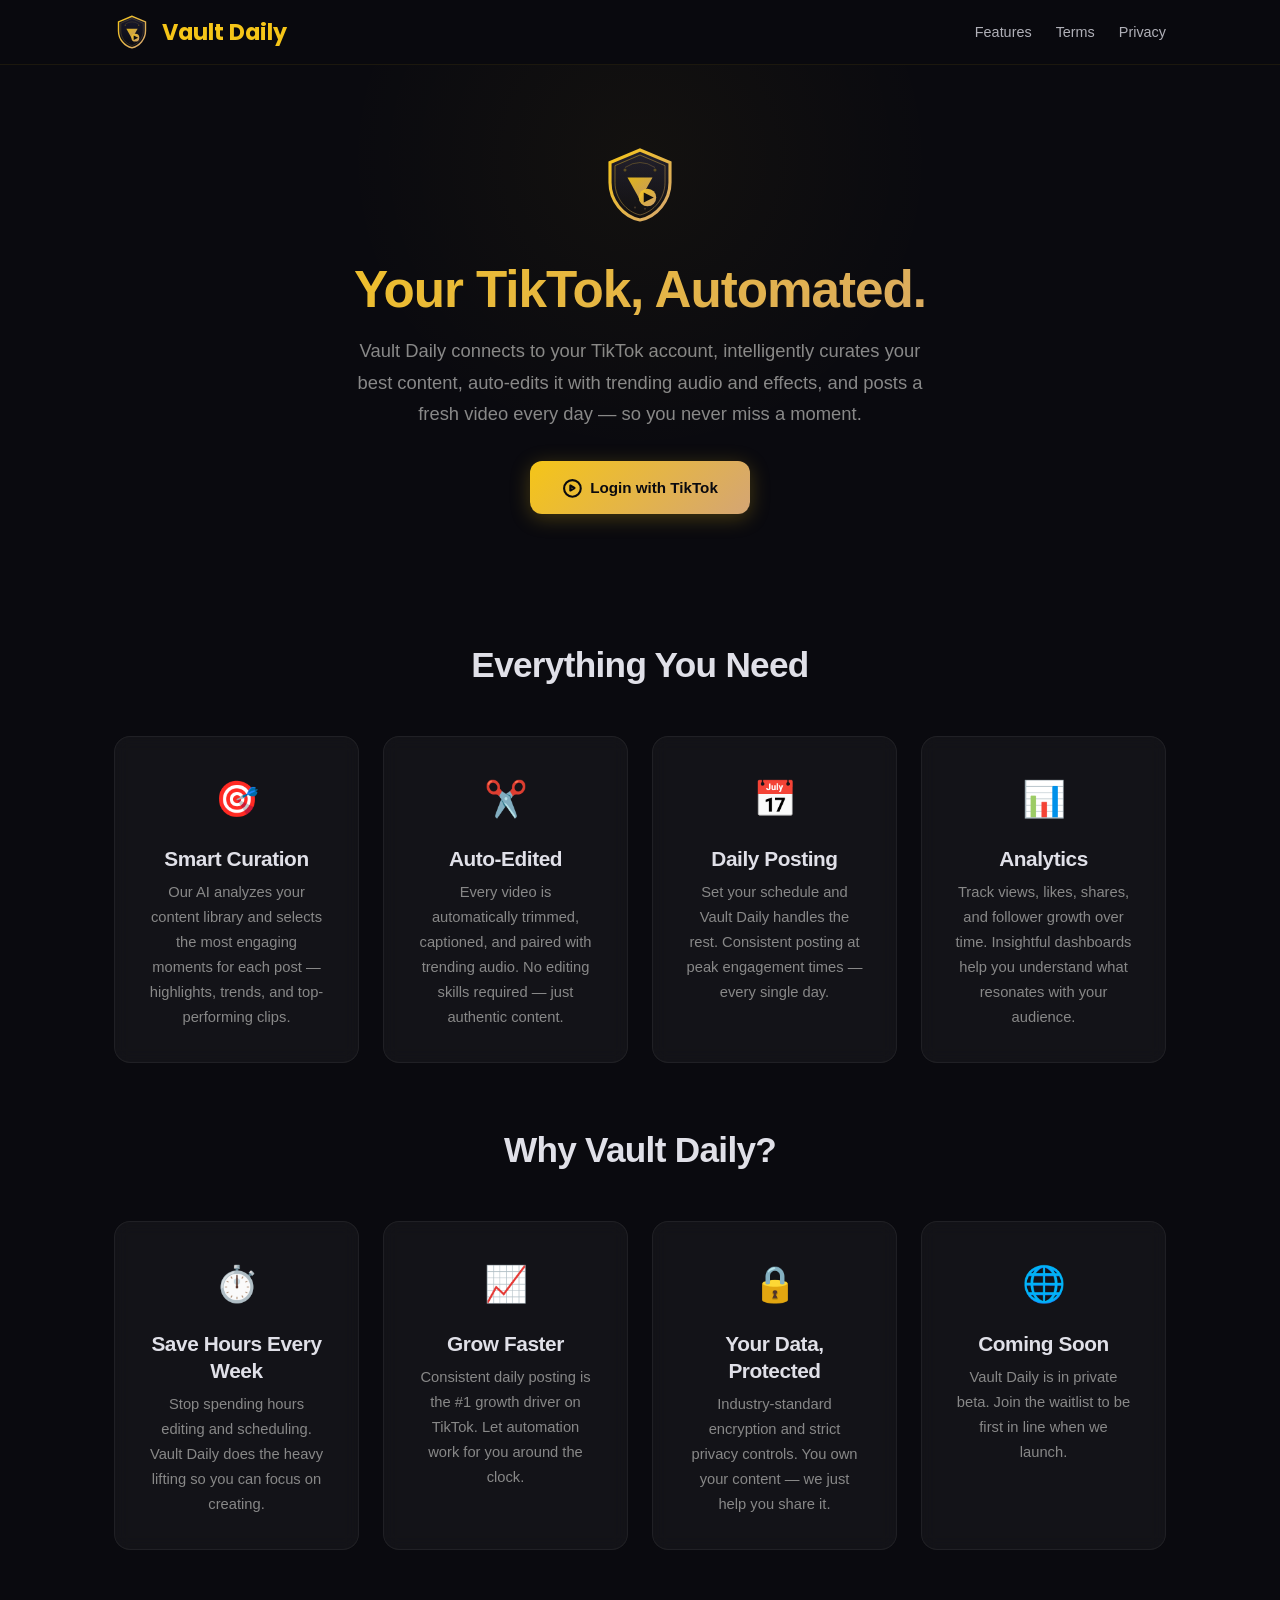
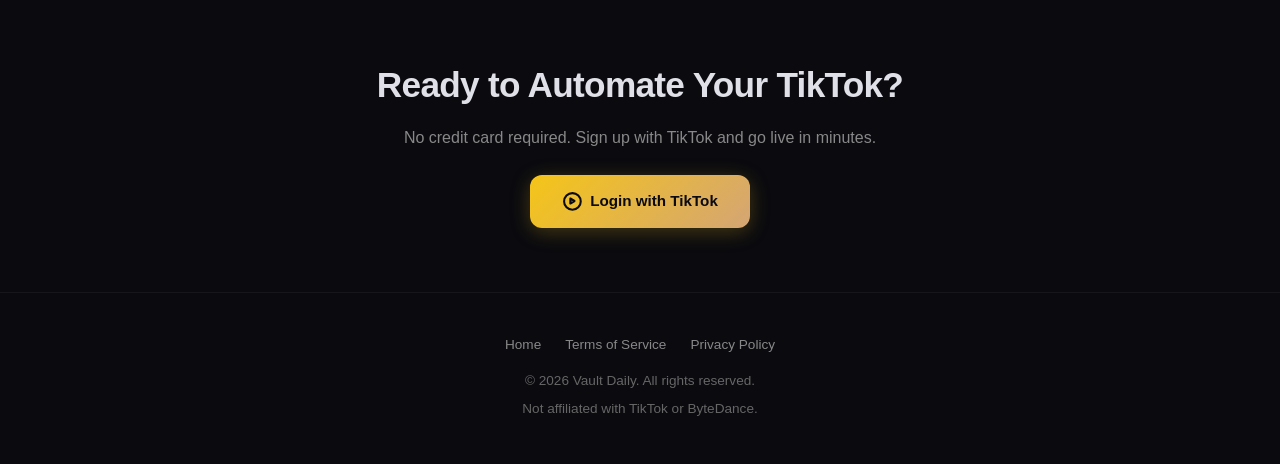
==== index.html @ 977562a7 "Clean deploy: Vault Daily brand site" ====
<!DOCTYPE html>
<html lang="en">
<head>
  <meta charset="UTF-8">
  <meta name="viewport" content="width=device-width, initial-scale=1.0">
  <meta http-equiv="refresh" content="0; url=/vaultdaily/">
  <title>Vault Daily</title>
  <link rel="icon" type="image/svg+xml" href="/vaultdaily/favicon.svg">
</head>
<body style="background:#0a0a0f;color:#b0b0b8;font-family:sans-serif;display:flex;align-items:center;justify-content:center;min-height:100vh;margin:0;">
  <a href="/vaultdaily/" style="color:#f5c518;text-decoration:none;font-size:1.2rem;">→ Go to Vault Daily</a>
</body>
</html>
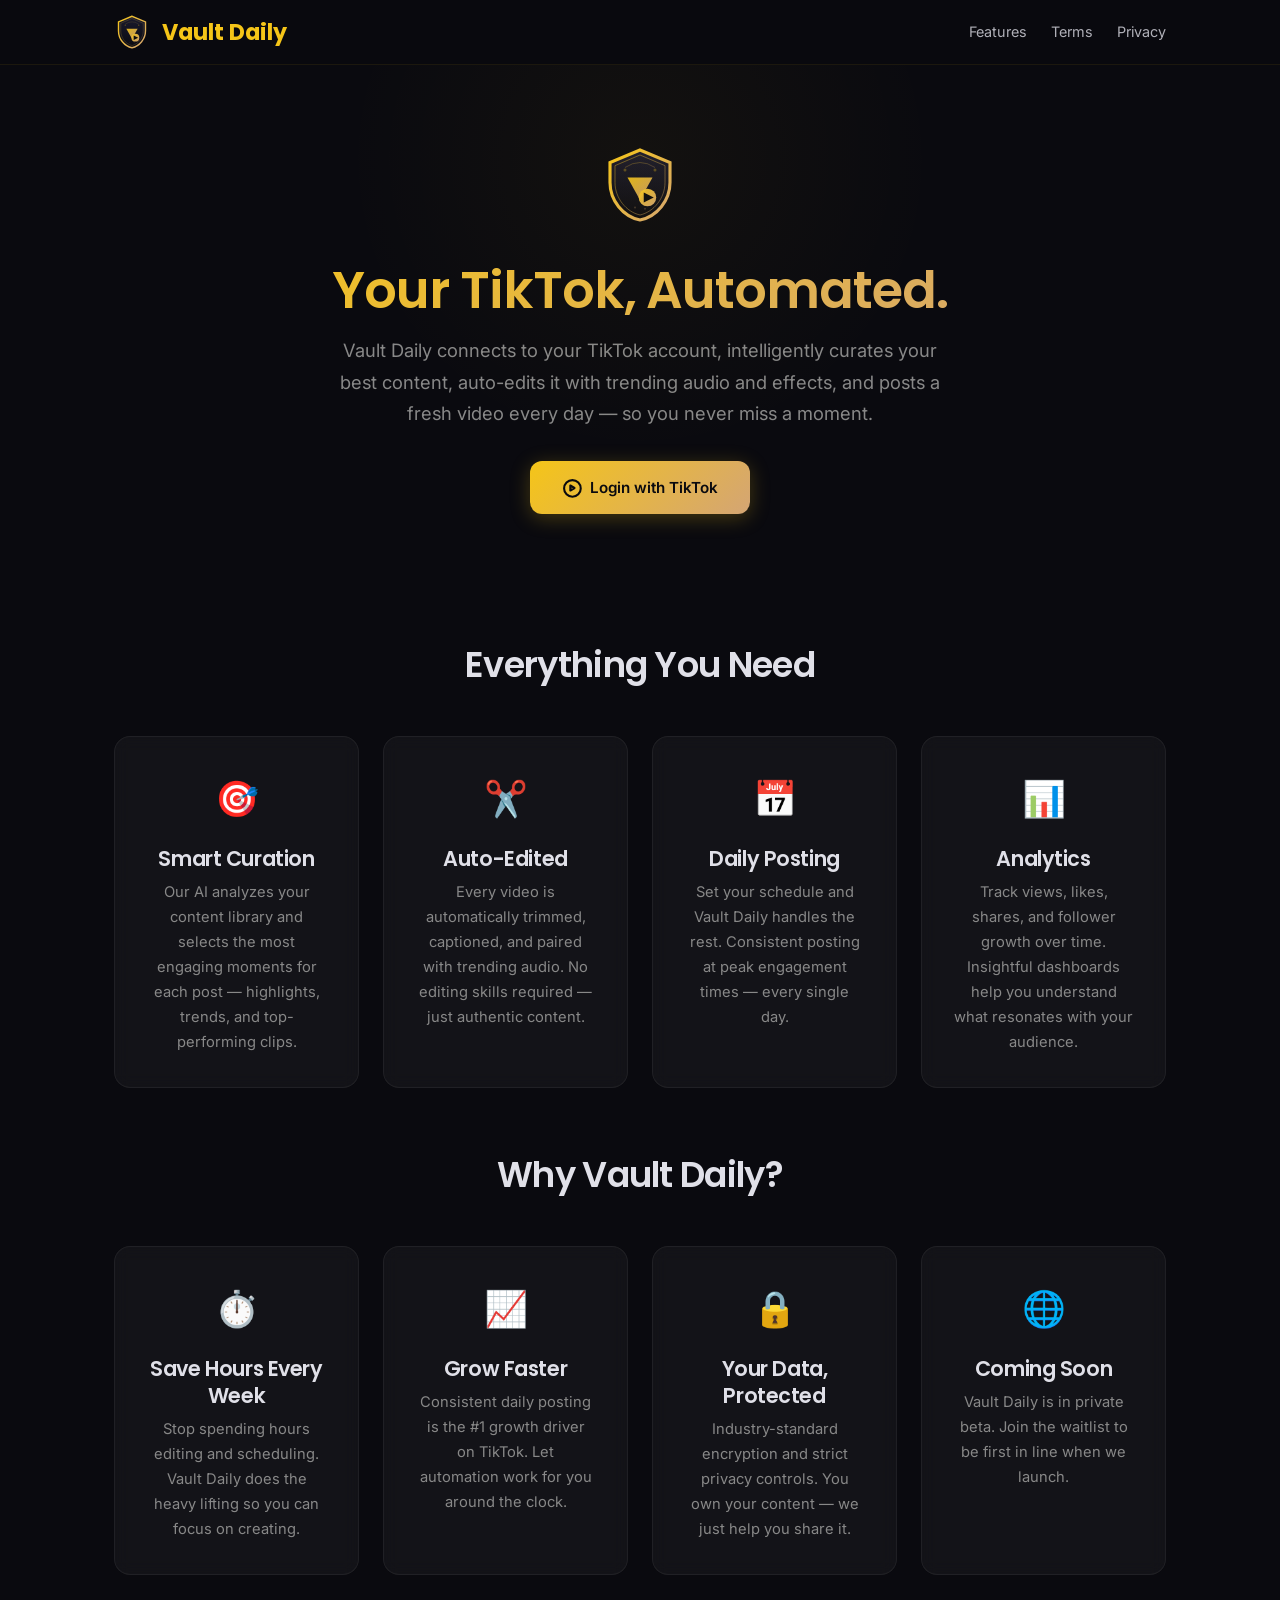
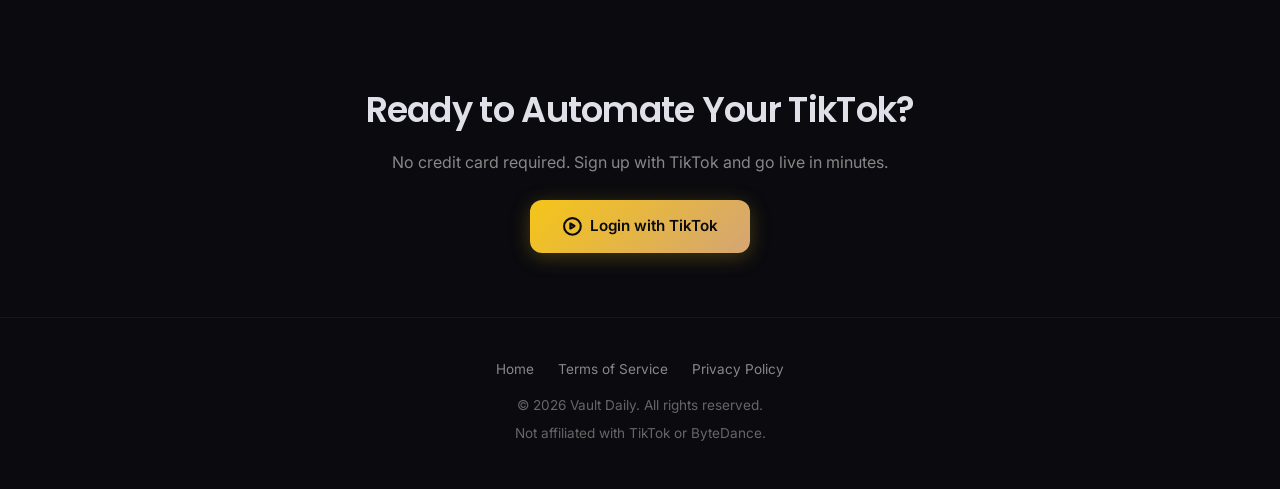
==== commit 2237338b: "Deploy Vault Daily site at repo root (manutebol100.github.io)" ====
--- a/index.html
+++ b/index.html
@@ -3,11 +3,149 @@
 <head>
   <meta charset="UTF-8">
   <meta name="viewport" content="width=device-width, initial-scale=1.0">
-  <meta http-equiv="refresh" content="0; url=/vaultdaily/">
-  <title>Vault Daily</title>
-  <link rel="icon" type="image/svg+xml" href="/vaultdaily/favicon.svg">
+  <title>Vault Daily – Automated TikTok Content & Posting</title>
+  <meta name="description" content="Vault Daily curates your best moments, auto-edits them with trending audio, and posts daily to TikTok. Smart, automated content creation.">
+  <link rel="preconnect" href="https://fonts.googleapis.com">
+  <link rel="preconnect" href="https://fonts.gstatic.com" crossorigin>
+  <link href="https://fonts.googleapis.com/css2?family=Inter:wght@400;500;600;700&family=Poppins:wght@600;700&display=swap" rel="stylesheet">
+  <link rel="stylesheet" href="style.css">
+  <link rel="icon" type="image/svg+xml" href="/favicon.svg">
+  <link rel="apple-touch-icon" href="/favicon.svg">
+  <meta property="og:title" content="Vault Daily – Automated TikTok Content">
+  <meta property="og:description" content="Curation, editing, and daily posting for TikTok — fully automated.">
+  <meta property="og:image" content="https://manutebol100.github.io/favicon.svg">
+  <meta name="theme-color" content="#0a0a0f">
 </head>
-<body style="background:#0a0a0f;color:#b0b0b8;font-family:sans-serif;display:flex;align-items:center;justify-content:center;min-height:100vh;margin:0;">
-  <a href="/vaultdaily/" style="color:#f5c518;text-decoration:none;font-size:1.2rem;">→ Go to Vault Daily</a>
+<body>
+
+  <!-- ========== HEADER ========== -->
+  <header class="header">
+    <div class="container">
+      <a href="index.html" class="logo">
+        <img src="/favicon.svg" alt="Vault Daily" width="36" height="36">
+        Vault Daily
+      </a>
+      <nav>
+        <ul class="nav-links">
+          <li><a href="#features">Features</a></li>
+          <li><a href="terms.html">Terms</a></li>
+          <li><a href="privacy.html">Privacy</a></li>
+        </ul>
+      </nav>
+    </div>
+  </header>
+
+  <!-- ========== HERO ========== -->
+  <section class="hero">
+    <div class="container">
+      <img src="/favicon.svg" alt="Vault Daily" class="hero-logo" width="80" height="80">
+      <h1>Your TikTok, Automated.</h1>
+      <p>
+        Vault Daily connects to your TikTok account, intelligently curates your best
+        content, auto-edits it with trending audio and effects, and posts a fresh video
+        every day — so you never miss a moment.
+      </p>
+      <a href="#" class="btn btn-primary">
+        <svg width="20" height="20" viewBox="0 0 24 24" fill="none" stroke="currentColor" stroke-width="2.5" stroke-linecap="round" stroke-linejoin="round"><path d="M22.5 12.5c0 5.5-4.5 10-10 10s-10-4.5-10-10 4.5-10 10-10 10 4.5 10 10z"/><path d="M10 9l5 3-5 3V9z"/></svg>
+        Login with TikTok
+      </a>
+    </div>
+  </section>
+
+  <!-- ========== FEATURES ========== -->
+  <section class="features" id="features">
+    <div class="container">
+      <h2>Everything You Need</h2>
+      <div class="feature-grid">
+
+        <div class="card feature-card">
+          <span class="icon">🎯</span>
+          <h3>Smart Curation</h3>
+          <p>Our AI analyzes your content library and selects the most engaging moments for each post — highlights, trends, and top-performing clips.</p>
+        </div>
+
+        <div class="card feature-card">
+          <span class="icon">✂️</span>
+          <h3>Auto-Edited</h3>
+          <p>Every video is automatically trimmed, captioned, and paired with trending audio. No editing skills required — just authentic content.</p>
+        </div>
+
+        <div class="card feature-card">
+          <span class="icon">📅</span>
+          <h3>Daily Posting</h3>
+          <p>Set your schedule and Vault Daily handles the rest. Consistent posting at peak engagement times — every single day.</p>
+        </div>
+
+        <div class="card feature-card">
+          <span class="icon">📊</span>
+          <h3>Analytics</h3>
+          <p>Track views, likes, shares, and follower growth over time. Insightful dashboards help you understand what resonates with your audience.</p>
+        </div>
+
+      </div>
+    </div>
+  </section>
+
+  <!-- ========== ABOUT / BENEFITS ========== -->
+  <section class="features" style="padding-top:0;">
+    <div class="container">
+      <h2>Why Vault Daily?</h2>
+      <div class="feature-grid">
+
+        <div class="card feature-card">
+          <span class="icon">⏱️</span>
+          <h3>Save Hours Every Week</h3>
+          <p>Stop spending hours editing and scheduling. Vault Daily does the heavy lifting so you can focus on creating.</p>
+        </div>
+
+        <div class="card feature-card">
+          <span class="icon">📈</span>
+          <h3>Grow Faster</h3>
+          <p>Consistent daily posting is the #1 growth driver on TikTok. Let automation work for you around the clock.</p>
+        </div>
+
+        <div class="card feature-card">
+          <span class="icon">🔒</span>
+          <h3>Your Data, Protected</h3>
+          <p>Industry-standard encryption and strict privacy controls. You own your content — we just help you share it.</p>
+        </div>
+
+        <div class="card feature-card">
+          <span class="icon">🌐</span>
+          <h3>Coming Soon</h3>
+          <p>Vault Daily is in private beta. Join the waitlist to be first in line when we launch.</p>
+        </div>
+
+      </div>
+    </div>
+  </section>
+
+  <!-- ========== CTA ========== -->
+  <section style="padding:3rem 0 4rem;text-align:center;">
+    <div class="container">
+      <h2 style="margin-bottom:1rem;">Ready to Automate Your TikTok?</h2>
+      <p style="max-width:500px;margin:0 auto 1.5rem;color:#888;">
+        No credit card required. Sign up with TikTok and go live in minutes.
+      </p>
+      <a href="#" class="btn btn-primary">
+        <svg width="20" height="20" viewBox="0 0 24 24" fill="none" stroke="currentColor" stroke-width="2.5" stroke-linecap="round" stroke-linejoin="round"><path d="M22.5 12.5c0 5.5-4.5 10-10 10s-10-4.5-10-10 4.5-10 10-10 10 4.5 10 10z"/><path d="M10 9l5 3-5 3V9z"/></svg>
+        Login with TikTok
+      </a>
+    </div>
+  </section>
+
+  <!-- ========== FOOTER ========== -->
+  <footer class="footer">
+    <div class="container">
+      <div class="footer-links">
+        <a href="index.html">Home</a>
+        <a href="terms.html">Terms of Service</a>
+        <a href="privacy.html">Privacy Policy</a>
+      </div>
+      <p>&copy; 2026 Vault Daily. All rights reserved.</p>
+      <p>Not affiliated with TikTok or ByteDance.</p>
+    </div>
+  </footer>
+
 </body>
 </html>
--- a/style.css
+++ b/style.css
@@ -0,0 +1,388 @@
+/* ============================================
+   Vault Daily – Brand Stylesheet
+   Dark theme · Gold accent · Glassmorphism
+   ============================================ */
+
+/* ----- Reset & Base ----- */
+*, *::before, *::after {
+  margin: 0;
+  padding: 0;
+  box-sizing: border-box;
+}
+
+html {
+  scroll-behavior: smooth;
+}
+
+body {
+  font-family: 'Inter', -apple-system, BlinkMacSystemFont, 'Segoe UI', Roboto, Helvetica, Arial, sans-serif;
+  background-color: #0a0a0f;
+  color: #e0e0e8;
+  line-height: 1.7;
+  min-height: 100vh;
+  display: flex;
+  flex-direction: column;
+}
+
+/* ----- Typography ----- */
+h1, h2, h3, h4 {
+  font-family: 'Poppins', 'Inter', sans-serif;
+  font-weight: 600;
+  letter-spacing: -0.02em;
+  line-height: 1.3;
+}
+
+h1 { font-size: clamp(2rem, 5vw, 3.2rem); }
+h2 { font-size: clamp(1.5rem, 3.5vw, 2.2rem); }
+h3 { font-size: 1.3rem; }
+
+p {
+  color: #b0b0b8;
+  font-size: 1rem;
+}
+
+a {
+  color: #f5c518;
+  text-decoration: none;
+  transition: color 0.2s ease;
+}
+
+a:hover {
+  color: #ffd84d;
+}
+
+/* ----- Utility ----- */
+.container {
+  width: 100%;
+  max-width: 1100px;
+  margin: 0 auto;
+  padding: 0 1.5rem;
+}
+
+/* ----- Header / Navigation ----- */
+.header {
+  position: sticky;
+  top: 0;
+  z-index: 100;
+  background: rgba(10, 10, 15, 0.85);
+  backdrop-filter: blur(12px);
+  -webkit-backdrop-filter: blur(12px);
+  border-bottom: 1px solid rgba(245, 197, 24, 0.08);
+  padding: 0.8rem 0;
+}
+
+.header .container {
+  display: flex;
+  align-items: center;
+  justify-content: space-between;
+}
+
+.logo {
+  display: flex;
+  align-items: center;
+  gap: 0.75rem;
+  font-family: 'Poppins', sans-serif;
+  font-weight: 700;
+  font-size: 1.4rem;
+  color: #f5c518;
+}
+
+.logo img {
+  width: 36px;
+  height: 36px;
+}
+
+.nav-links {
+  display: flex;
+  align-items: center;
+  gap: 1.5rem;
+  list-style: none;
+}
+
+.nav-links a {
+  font-size: 0.9rem;
+  color: #b0b0b8;
+  padding: 0.3rem 0;
+  position: relative;
+}
+
+.nav-links a::after {
+  content: '';
+  position: absolute;
+  bottom: 0;
+  left: 0;
+  width: 0;
+  height: 2px;
+  background: linear-gradient(90deg, #f5c518, #d4a574);
+  transition: width 0.25s ease;
+}
+
+.nav-links a:hover::after {
+  width: 100%;
+}
+
+/* ----- Hero Section ----- */
+.hero {
+  padding: 5rem 0 4rem;
+  text-align: center;
+  position: relative;
+  overflow: hidden;
+}
+
+.hero::before {
+  content: '';
+  position: absolute;
+  top: -40%;
+  left: 50%;
+  transform: translateX(-50%);
+  width: 600px;
+  height: 600px;
+  background: radial-gradient(circle, rgba(245, 197, 24, 0.04) 0%, transparent 70%);
+  pointer-events: none;
+}
+
+.hero-logo {
+  width: 80px;
+  height: 80px;
+  margin-bottom: 1.5rem;
+}
+
+.hero h1 {
+  background: linear-gradient(135deg, #f5c518, #d4a574);
+  -webkit-background-clip: text;
+  -webkit-text-fill-color: transparent;
+  background-clip: text;
+  margin-bottom: 0.75rem;
+}
+
+.hero p {
+  font-size: 1.15rem;
+  max-width: 600px;
+  margin: 0 auto 2rem;
+  color: #888;
+}
+
+/* ----- Buttons ----- */
+.btn {
+  display: inline-flex;
+  align-items: center;
+  gap: 0.5rem;
+  padding: 0.85rem 2rem;
+  border-radius: 12px;
+  font-family: 'Inter', sans-serif;
+  font-weight: 600;
+  font-size: 0.95rem;
+  border: none;
+  cursor: pointer;
+  transition: all 0.25s ease;
+}
+
+.btn-primary {
+  background: linear-gradient(135deg, #f5c518, #d4a574);
+  color: #0a0a0f;
+  box-shadow: 0 4px 20px rgba(245, 197, 24, 0.25);
+}
+
+.btn-primary:hover {
+  transform: translateY(-2px);
+  box-shadow: 0 6px 30px rgba(245, 197, 24, 0.35);
+}
+
+.btn-secondary {
+  background: rgba(255, 255, 255, 0.06);
+  color: #f5c518;
+  border: 1px solid rgba(245, 197, 24, 0.25);
+}
+
+.btn-secondary:hover {
+  background: rgba(245, 197, 24, 0.1);
+  transform: translateY(-2px);
+}
+
+/* ----- Glass Card ----- */
+.card {
+  background: rgba(255, 255, 255, 0.04);
+  backdrop-filter: blur(8px);
+  -webkit-backdrop-filter: blur(8px);
+  border: 1px solid rgba(255, 255, 255, 0.06);
+  border-radius: 16px;
+  padding: 2rem;
+  transition: all 0.3s ease;
+}
+
+.card:hover {
+  background: rgba(255, 255, 255, 0.07);
+  border-color: rgba(245, 197, 24, 0.2);
+  transform: translateY(-4px);
+  box-shadow: 0 8px 40px rgba(0, 0, 0, 0.3);
+}
+
+/* ----- Features Section ----- */
+.features {
+  padding: 4rem 0;
+}
+
+.features h2 {
+  text-align: center;
+  margin-bottom: 3rem;
+}
+
+.feature-grid {
+  display: grid;
+  grid-template-columns: repeat(auto-fit, minmax(240px, 1fr));
+  gap: 1.5rem;
+}
+
+.feature-card {
+  text-align: center;
+}
+
+.feature-card .icon {
+  font-size: 2.2rem;
+  margin-bottom: 1rem;
+  display: inline-block;
+}
+
+.feature-card h3 {
+  margin-bottom: 0.5rem;
+}
+
+.feature-card p {
+  font-size: 0.92rem;
+  color: #888;
+}
+
+/* ----- Legal Pages ----- */
+.legal-page {
+  padding: 3rem 0 4rem;
+  flex: 1;
+}
+
+.legal-page .container {
+  max-width: 800px;
+}
+
+.legal-page h1 {
+  margin-bottom: 0.5rem;
+}
+
+.legal-page .last-updated {
+  color: #666;
+  font-size: 0.85rem;
+  margin-bottom: 2rem;
+}
+
+.legal-page section {
+  margin-bottom: 1.8rem;
+}
+
+.legal-page h2 {
+  font-size: 1.2rem;
+  margin-bottom: 0.6rem;
+  color: #f5c518;
+}
+
+.legal-page p,
+.legal-page li {
+  color: #b0b0b8;
+  font-size: 0.95rem;
+  margin-bottom: 0.5rem;
+}
+
+.legal-page ul {
+  list-style: disc;
+  padding-left: 1.5rem;
+  margin: 0.5rem 0;
+}
+
+.legal-page ul li {
+  margin-bottom: 0.3rem;
+}
+
+.legal-page .back-link {
+  display: inline-block;
+  margin-top: 2rem;
+  color: #f5c518;
+  font-weight: 500;
+}
+
+.legal-page .back-link:hover {
+  color: #ffd84d;
+}
+
+/* ----- Footer ----- */
+.footer {
+  margin-top: auto;
+  padding: 2.5rem 0;
+  border-top: 1px solid rgba(255, 255, 255, 0.05);
+  text-align: center;
+}
+
+.footer p {
+  font-size: 0.85rem;
+  color: #666;
+  margin-bottom: 0.3rem;
+}
+
+.footer a {
+  color: #888;
+}
+
+.footer a:hover {
+  color: #f5c518;
+}
+
+.footer-links {
+  display: flex;
+  justify-content: center;
+  gap: 1.5rem;
+  margin-bottom: 0.8rem;
+  flex-wrap: wrap;
+}
+
+.footer-links a {
+  font-size: 0.85rem;
+  color: #888;
+}
+
+/* ----- Responsive ----- */
+@media (max-width: 768px) {
+  .header .container {
+    flex-direction: column;
+    gap: 0.5rem;
+  }
+
+  .nav-links {
+    gap: 1rem;
+  }
+
+  .hero {
+    padding: 3rem 0 2.5rem;
+  }
+
+  .feature-grid {
+    grid-template-columns: 1fr;
+  }
+
+  .legal-page {
+    padding: 2rem 0;
+  }
+}
+
+@media (max-width: 480px) {
+  .nav-links {
+    gap: 0.75rem;
+    flex-wrap: wrap;
+    justify-content: center;
+  }
+
+  .btn {
+    padding: 0.7rem 1.5rem;
+    font-size: 0.9rem;
+  }
+
+  .hero-logo {
+    width: 60px;
+    height: 60px;
+  }
+}
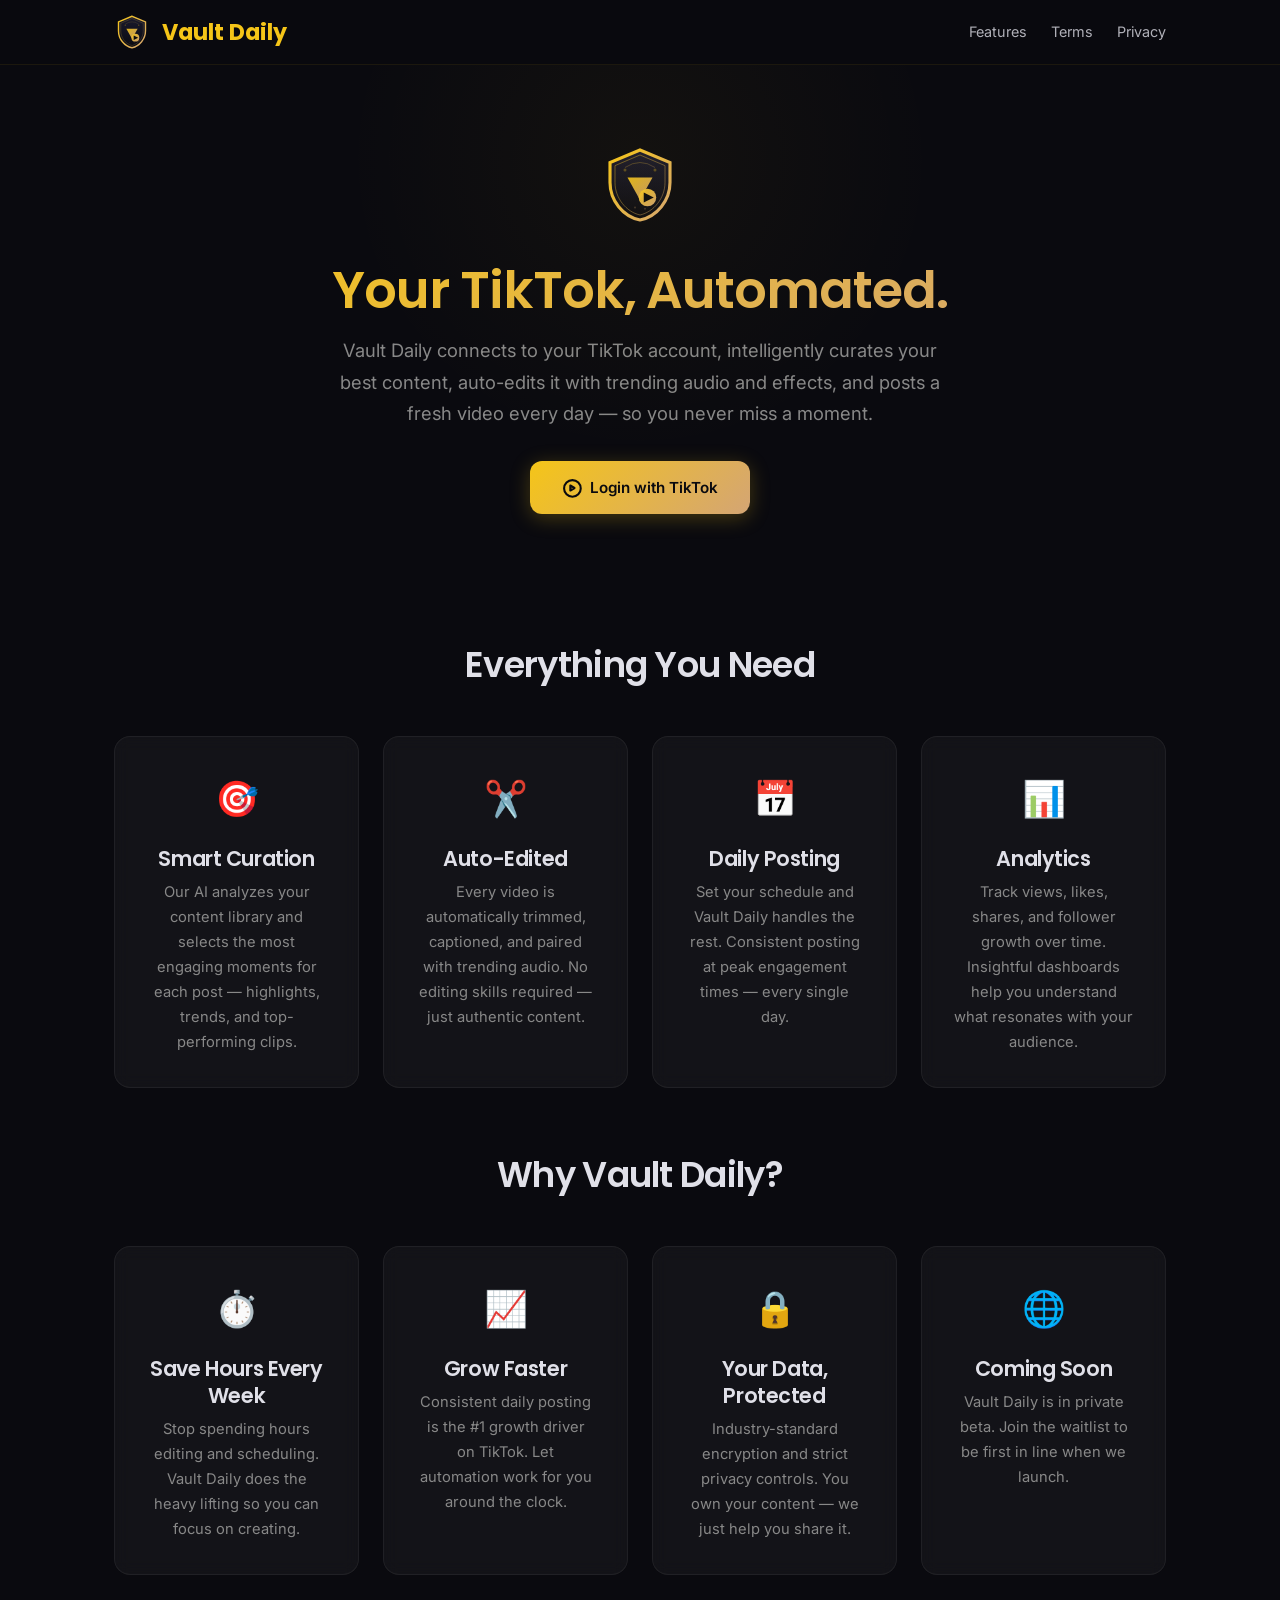
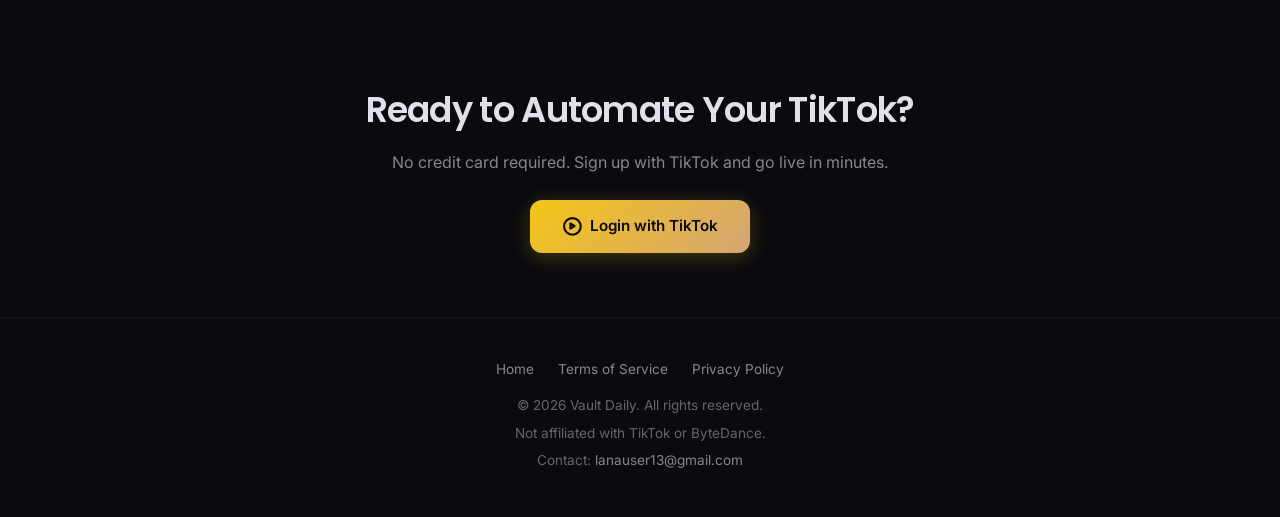
==== commit 7df159c7: "Update contact email to lanauser13@gmail.com across all pages" ====
--- a/index.html
+++ b/index.html
@@ -144,6 +144,7 @@
       </div>
       <p>&copy; 2026 Vault Daily. All rights reserved.</p>
       <p>Not affiliated with TikTok or ByteDance.</p>
+      <p>Contact: <a href="mailto:lanauser13@gmail.com">lanauser13@gmail.com</a></p>
     </div>
   </footer>
 
